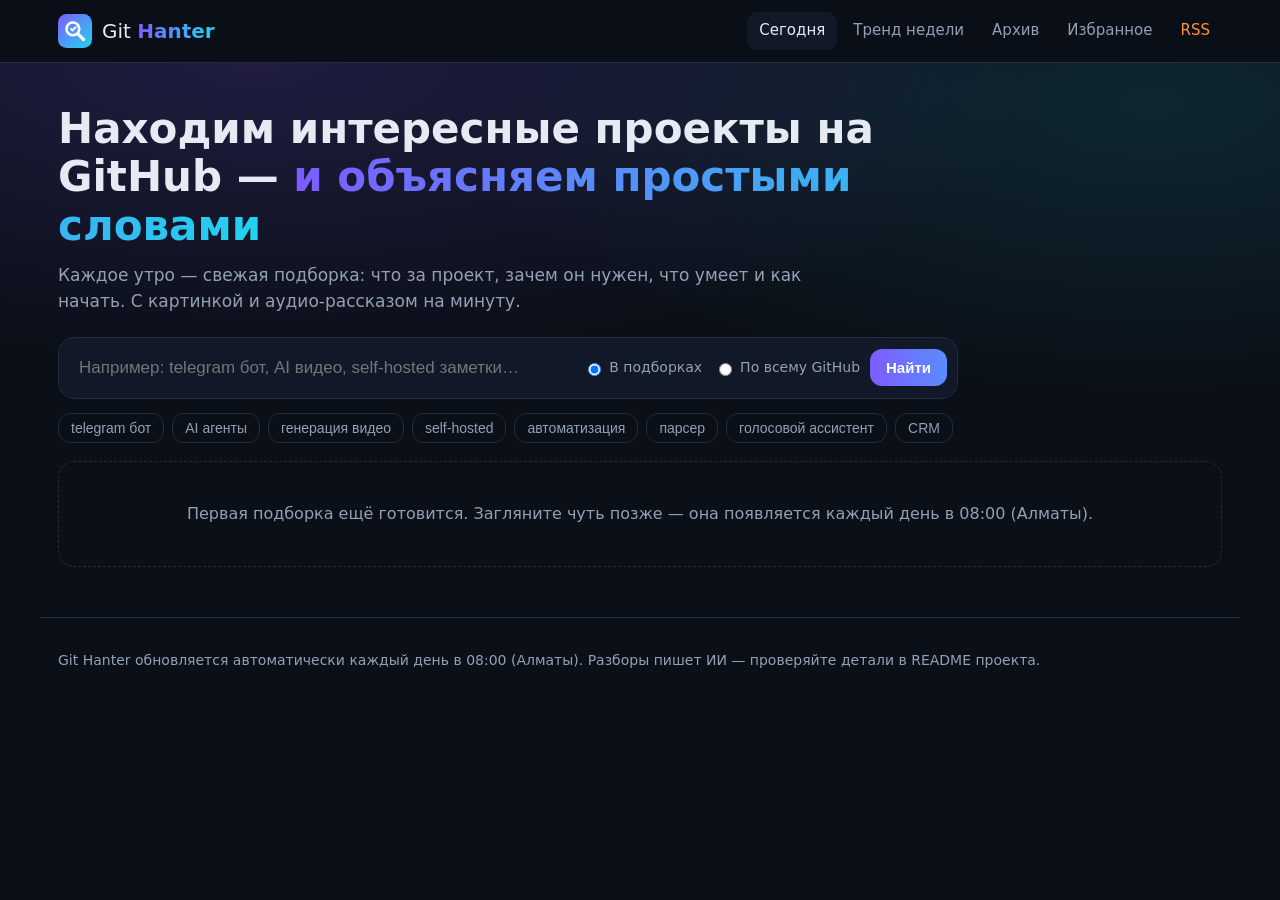
==== index.html @ 9743e643 "Git Hanter: сайт, генератор подборок, аудио, Telegram" ====
<!doctype html>
<html lang="ru">
<head>
<meta charset="utf-8">
<meta name="viewport" content="width=device-width,initial-scale=1">
<title>Git Hanter — интересные проекты GitHub каждый день</title>
<meta name="description" content="Каждый день — свежие и быстрорастущие проекты GitHub с понятным разбором на русском и аудио-рассказом.">
<meta property="og:title" content="Git Hanter — интересные проекты GitHub">
<meta property="og:description" content="Ежедневная подборка проектов GitHub: что это, зачем, кому пригодится. С картинками и аудио.">
<meta name="theme-color" content="#0b0f17">
<link rel="icon" href="assets/logo.svg" type="image/svg+xml">
<link rel="alternate" type="application/rss+xml" title="Git Hanter" href="feed.xml">
<link rel="stylesheet" href="style.css">
</head>
<body>
<header class="top">
  <div class="wrap top-in">
    <a href="#/" class="brand"><img src="assets/logo.svg" alt="" width="34" height="34"><span>Git <b>Hanter</b></span></a>
    <nav class="nav">
      <a href="#/" data-nav="today">Сегодня</a>
      <a href="#/trend" data-nav="trend">Тренд недели</a>
      <a href="#/archive" data-nav="archive">Архив</a>
      <a href="#/fav" data-nav="fav">Избранное <span id="favCount" class="pill"></span></a>
      <a href="feed.xml" class="rss" title="RSS-лента">RSS</a>
    </nav>
  </div>
</header>

<section class="hero">
  <div class="wrap">
    <h1>Находим интересные проекты на GitHub — <span class="grad">и объясняем простыми словами</span></h1>
    <p class="sub">Каждое утро — свежая подборка: что за проект, зачем он нужен, что умеет и как начать. С картинкой и аудио-рассказом на минуту.</p>
    <form id="searchForm" class="search" autocomplete="off">
      <input id="q" type="search" placeholder="Например: telegram бот, AI видео, self-hosted заметки…" aria-label="Поиск">
      <div class="modes">
        <label><input type="radio" name="mode" value="local" checked> В подборках</label>
        <label><input type="radio" name="mode" value="github"> По всему GitHub</label>
      </div>
      <button type="submit">Найти</button>
    </form>
    <div class="quick" id="quick"></div>
  </div>
</section>

<main class="wrap">
  <div class="toolbar" id="toolbar">
    <div class="chips" id="catChips"></div>
    <select id="langSel" aria-label="Язык программирования"><option value="">Все языки</option></select>
  </div>
  <div id="view"><div class="loading">Загружаю подборку…</div></div>
</main>

<footer class="foot wrap">
  <p>Git Hanter обновляется автоматически каждый день в 08:00 (Алматы). Разборы пишет ИИ — проверяйте детали в README проекта.</p>
  <p id="updated"></p>
</footer>

<div id="player" class="player hidden">
  <button id="plPrev" title="Назад">⏮</button>
  <div class="pl-info"><b id="plTitle"></b><small id="plSub"></small></div>
  <audio id="plAudio" controls preload="none"></audio>
  <button id="plNext" title="Дальше">⏭</button>
  <button id="plClose" title="Закрыть">✕</button>
</div>
<div id="toast" class="toast"></div>
<script src="app.js"></script>
</body>
</html>
---- style.css ----
:root{--bg:#0b0f17;--bg2:#111827;--card:#131a26;--line:#222c3d;--txt:#e6ebf3;--mut:#93a0b5;--acc:#7c5cff;--acc2:#22d3ee;--ok:#34d399;--warn:#fbbf24;--r:16px}
*{box-sizing:border-box}html{scroll-behavior:smooth}
body{margin:0;background:var(--bg);color:var(--txt);font:16px/1.55 system-ui,-apple-system,"Segoe UI",Roboto,Arial,sans-serif;padding-bottom:90px}
a{color:var(--acc2);text-decoration:none}a:hover{text-decoration:underline}
.wrap{max-width:1200px;margin:0 auto;padding:0 18px}
.top{position:sticky;top:0;z-index:20;background:rgba(11,15,23,.85);backdrop-filter:blur(10px);border-bottom:1px solid var(--line)}
.top-in{display:flex;align-items:center;justify-content:space-between;height:62px;gap:12px}
.brand{display:flex;align-items:center;gap:10px;color:var(--txt);font-size:20px}.brand:hover{text-decoration:none}
.brand b{background:linear-gradient(90deg,var(--acc),var(--acc2));-webkit-background-clip:text;background-clip:text;color:transparent}
.nav{display:flex;gap:4px;flex-wrap:wrap}.nav a{color:var(--mut);padding:7px 12px;border-radius:10px;font-size:15px}
.nav a:hover,.nav a.active{color:var(--txt);background:var(--bg2);text-decoration:none}
.nav .rss{color:#fb923c}
.pill{background:var(--acc);color:#fff;border-radius:99px;padding:0 7px;font-size:12px}.pill:empty{display:none}
.hero{padding:42px 0 18px;background:radial-gradient(800px 300px at 20% 0,rgba(124,92,255,.18),transparent),radial-gradient(700px 300px at 90% 10%,rgba(34,211,238,.12),transparent)}
.hero h1{font-size:clamp(26px,4vw,42px);line-height:1.15;margin:0 0 12px;max-width:900px}
.grad{background:linear-gradient(90deg,var(--acc),var(--acc2));-webkit-background-clip:text;background-clip:text;color:transparent}
.sub{color:var(--mut);max-width:760px;margin:0 0 22px;font-size:17px}
.search{display:flex;flex-wrap:wrap;gap:10px;align-items:center;background:var(--bg2);border:1px solid var(--line);padding:10px;border-radius:var(--r);max-width:900px}
.search input[type=search]{flex:1 1 320px;background:transparent;border:0;color:var(--txt);font-size:17px;padding:10px;outline:none}
.modes{display:flex;gap:12px;color:var(--mut);font-size:14px}.modes label{cursor:pointer;display:flex;gap:5px;align-items:center}
button,.btn{cursor:pointer;border:0;border-radius:12px;padding:10px 16px;font-size:15px;font-weight:600;background:linear-gradient(90deg,var(--acc),#5b8cff);color:#fff;display:inline-flex;align-items:center;gap:6px}
.btn.ghost,button.ghost{background:var(--bg2);border:1px solid var(--line);color:var(--txt);font-weight:500}
.btn.ghost:hover,button.ghost:hover{border-color:var(--acc);text-decoration:none}
.btn.on{border-color:var(--warn);color:var(--warn)}
.quick{display:flex;gap:8px;flex-wrap:wrap;margin-top:14px}.quick button{background:transparent;border:1px solid var(--line);color:var(--mut);font-weight:500;padding:6px 12px;font-size:14px}
.quick button:hover{color:var(--txt);border-color:var(--acc)}
.toolbar{display:flex;gap:12px;align-items:center;justify-content:space-between;margin:18px 0;flex-wrap:wrap}
.chips{display:flex;gap:8px;flex-wrap:wrap}.chip{background:var(--bg2);border:1px solid var(--line);color:var(--mut);padding:6px 12px;border-radius:99px;font-size:14px;cursor:pointer;font-weight:500}
.chip.active{background:rgba(124,92,255,.2);border-color:var(--acc);color:var(--txt)}
select{background:var(--bg2);color:var(--txt);border:1px solid var(--line);border-radius:10px;padding:8px 10px;font-size:14px}
.sec-head{display:flex;align-items:flex-end;justify-content:space-between;gap:12px;flex-wrap:wrap;margin:8px 0 18px}
.sec-head h2{margin:0;font-size:26px}.sec-head p{margin:4px 0 0;color:var(--mut)}
.grid{display:grid;grid-template-columns:repeat(auto-fill,minmax(340px,1fr));gap:18px}
.card{background:var(--card);border:1px solid var(--line);border-radius:var(--r);overflow:hidden;display:flex;flex-direction:column;transition:transform .15s,border-color .15s}
.card:hover{transform:translateY(-2px);border-color:#334155}
.card .img{aspect-ratio:2/1;background:#0f1520 center/cover no-repeat;display:block;position:relative}
.card .img img{width:100%;height:100%;object-fit:cover;display:block}
.badge{position:absolute;left:10px;top:10px;background:rgba(11,15,23,.85);border:1px solid var(--line);padding:3px 10px;border-radius:99px;font-size:13px;color:var(--txt)}
.rank{position:absolute;right:10px;top:10px;background:var(--acc);color:#fff;font-weight:700;border-radius:10px;padding:2px 9px;font-size:14px}
.body{padding:16px;display:flex;flex-direction:column;gap:10px;flex:1}
.title{display:flex;align-items:center;gap:10px}.title img{width:28px;height:28px;border-radius:50%}
.title h3{margin:0;font-size:18px;word-break:break-word}.title h3 a{color:var(--txt)}
.title small{color:var(--mut);display:block;font-size:13px}
.tag{color:#c4b5fd;font-weight:600;margin:0}
.meta{display:flex;gap:12px;flex-wrap:wrap;color:var(--mut);font-size:13px}
.meta .hot{color:var(--ok)}
.s{margin:0}.s b{color:var(--acc2);display:block;font-size:13px;text-transform:uppercase;letter-spacing:.04em;margin-bottom:2px}
.s p{margin:0;color:#cfd6e2}
.s ul{margin:4px 0 0;padding-left:18px;color:#cfd6e2}
details.more summary{cursor:pointer;color:var(--mut);font-size:14px;list-style:none}details.more summary::before{content:"▸ "}details[open].more summary::before{content:"▾ "}
details.more[open]{display:flex;flex-direction:column;gap:10px}
code{background:#0b1220;border:1px solid var(--line);border-radius:6px;padding:1px 5px;font-size:13px;word-break:break-word}
.actions{display:flex;gap:8px;flex-wrap:wrap;margin-top:auto;padding-top:6px}
.actions .btn{padding:8px 12px;font-size:14px}
.audio-row{display:flex;align-items:center;gap:8px}
.audio-row button{padding:8px 12px;font-size:14px}
.fallback{font-size:12px;color:var(--warn)}
.diff{font-size:12px;padding:1px 8px;border-radius:99px;border:1px solid var(--line)}
.archive{display:grid;grid-template-columns:repeat(auto-fill,minmax(260px,1fr));gap:14px}
.day{background:var(--card);border:1px solid var(--line);border-radius:var(--r);padding:16px;color:var(--txt);display:block}
.day:hover{border-color:var(--acc);text-decoration:none}.day h3{margin:0 0 6px}.day p{margin:0;color:var(--mut);font-size:14px}
.trend{display:flex;flex-direction:column;gap:10px}
.trow{display:grid;grid-template-columns:40px 160px 1fr auto;gap:14px;align-items:center;background:var(--card);border:1px solid var(--line);border-radius:14px;padding:10px}
.trow img{width:160px;aspect-ratio:2/1;object-fit:cover;border-radius:10px}
.trow .n{font-size:22px;font-weight:800;color:var(--acc);text-align:center}.trow h4{margin:0}.trow p{margin:2px 0 0;color:var(--mut);font-size:14px}
.empty,.loading{color:var(--mut);padding:40px;text-align:center;border:1px dashed var(--line);border-radius:var(--r)}
.detail{display:grid;grid-template-columns:1.2fr 1fr;gap:24px}
.detail img.hero-img{width:100%;border-radius:var(--r);border:1px solid var(--line)}
.foot{color:var(--mut);font-size:14px;margin-top:50px;border-top:1px solid var(--line);padding-top:18px}
.player{position:fixed;left:50%;transform:translateX(-50%);bottom:14px;z-index:30;background:rgba(19,26,38,.96);border:1px solid var(--line);border-radius:18px;padding:10px 12px;display:flex;align-items:center;gap:10px;width:min(820px,calc(100% - 20px));box-shadow:0 10px 40px rgba(0,0,0,.5)}
.player.hidden{display:none}.player audio{flex:1;min-width:120px;height:36px}
.player button{background:var(--bg2);border:1px solid var(--line);padding:6px 10px;font-weight:500}
.pl-info{display:flex;flex-direction:column;min-width:0;max-width:220px}.pl-info b,.pl-info small{white-space:nowrap;overflow:hidden;text-overflow:ellipsis}.pl-info small{color:var(--mut)}
.toast{position:fixed;left:50%;bottom:100px;transform:translateX(-50%);background:#1f2937;border:1px solid var(--line);padding:10px 16px;border-radius:12px;opacity:0;transition:.25s;pointer-events:none;z-index:40}
.toast.show{opacity:1}
@media(max-width:760px){.nav a{padding:6px 8px;font-size:14px}.top-in{height:auto;padding:8px 0;flex-direction:column;align-items:flex-start}.grid{grid-template-columns:1fr}.detail{grid-template-columns:1fr}.trow{grid-template-columns:30px 1fr auto}.trow img{display:none}.pl-info{display:none}}
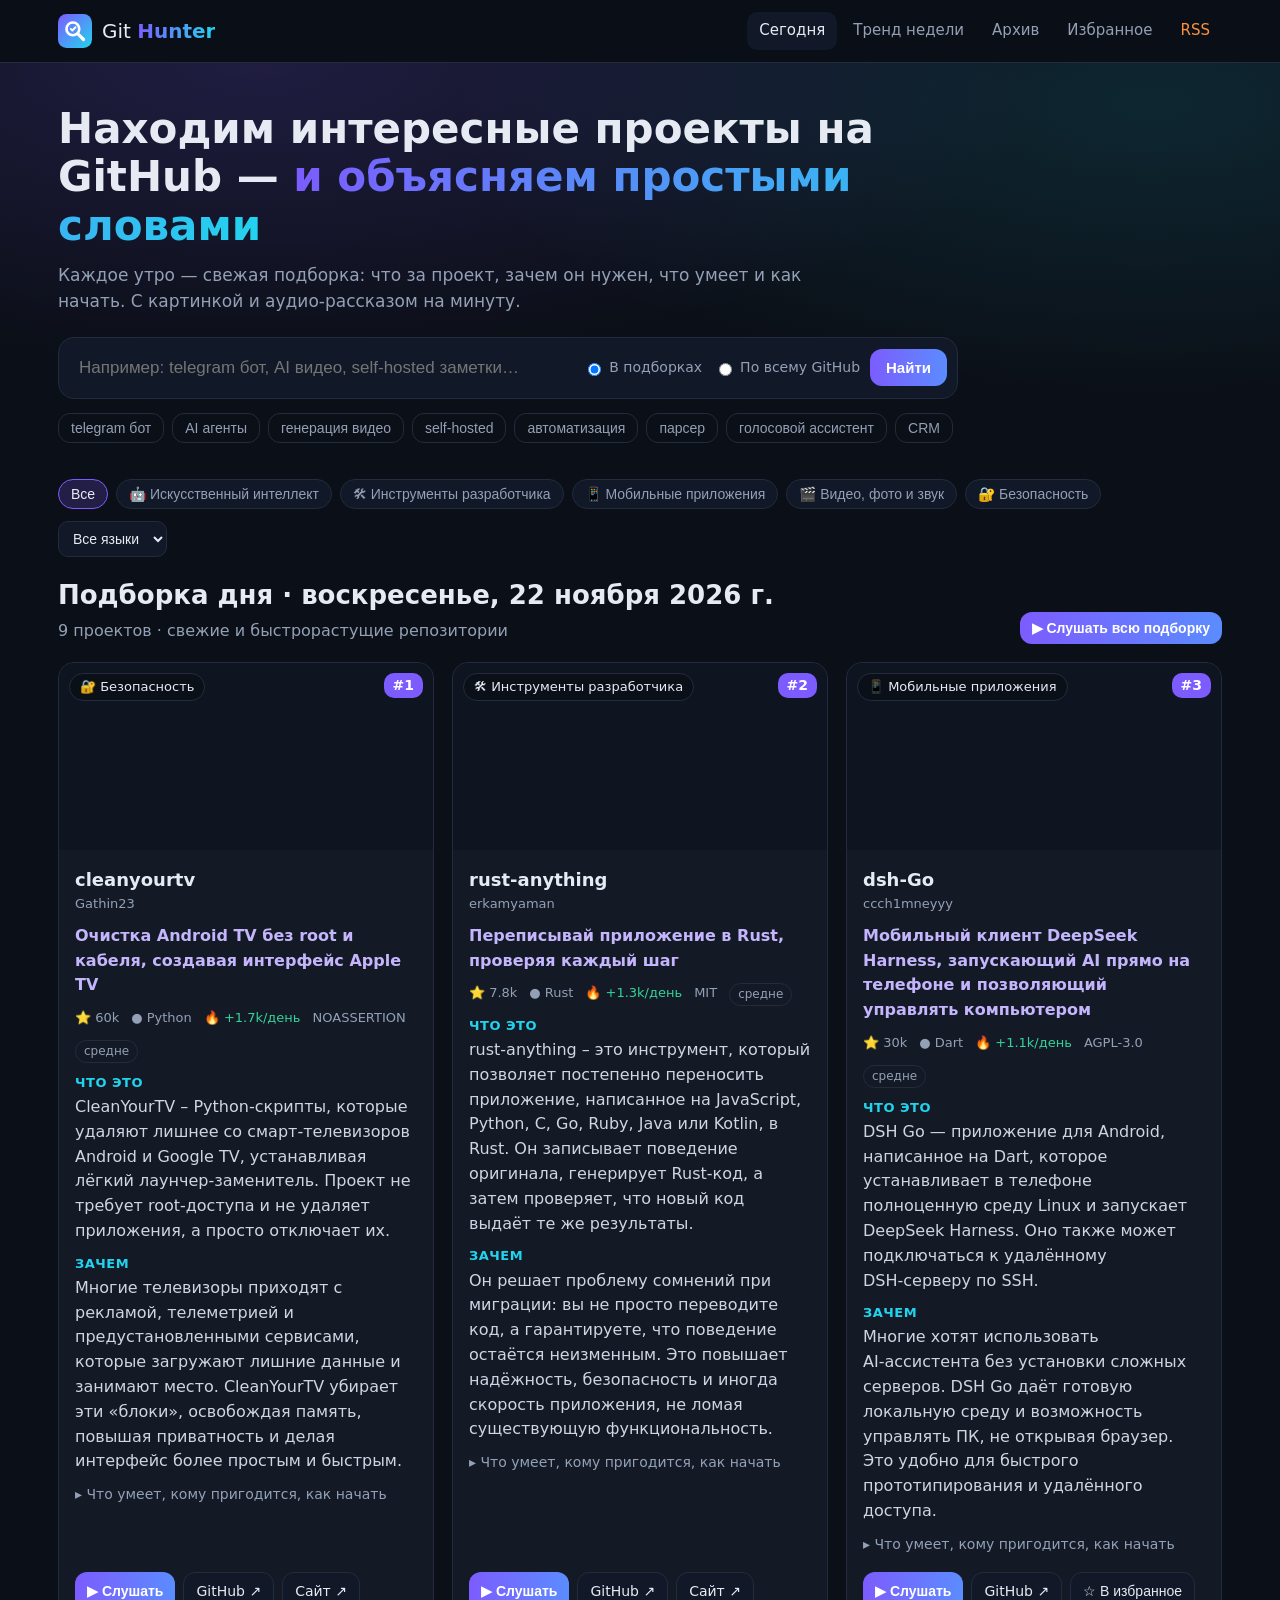
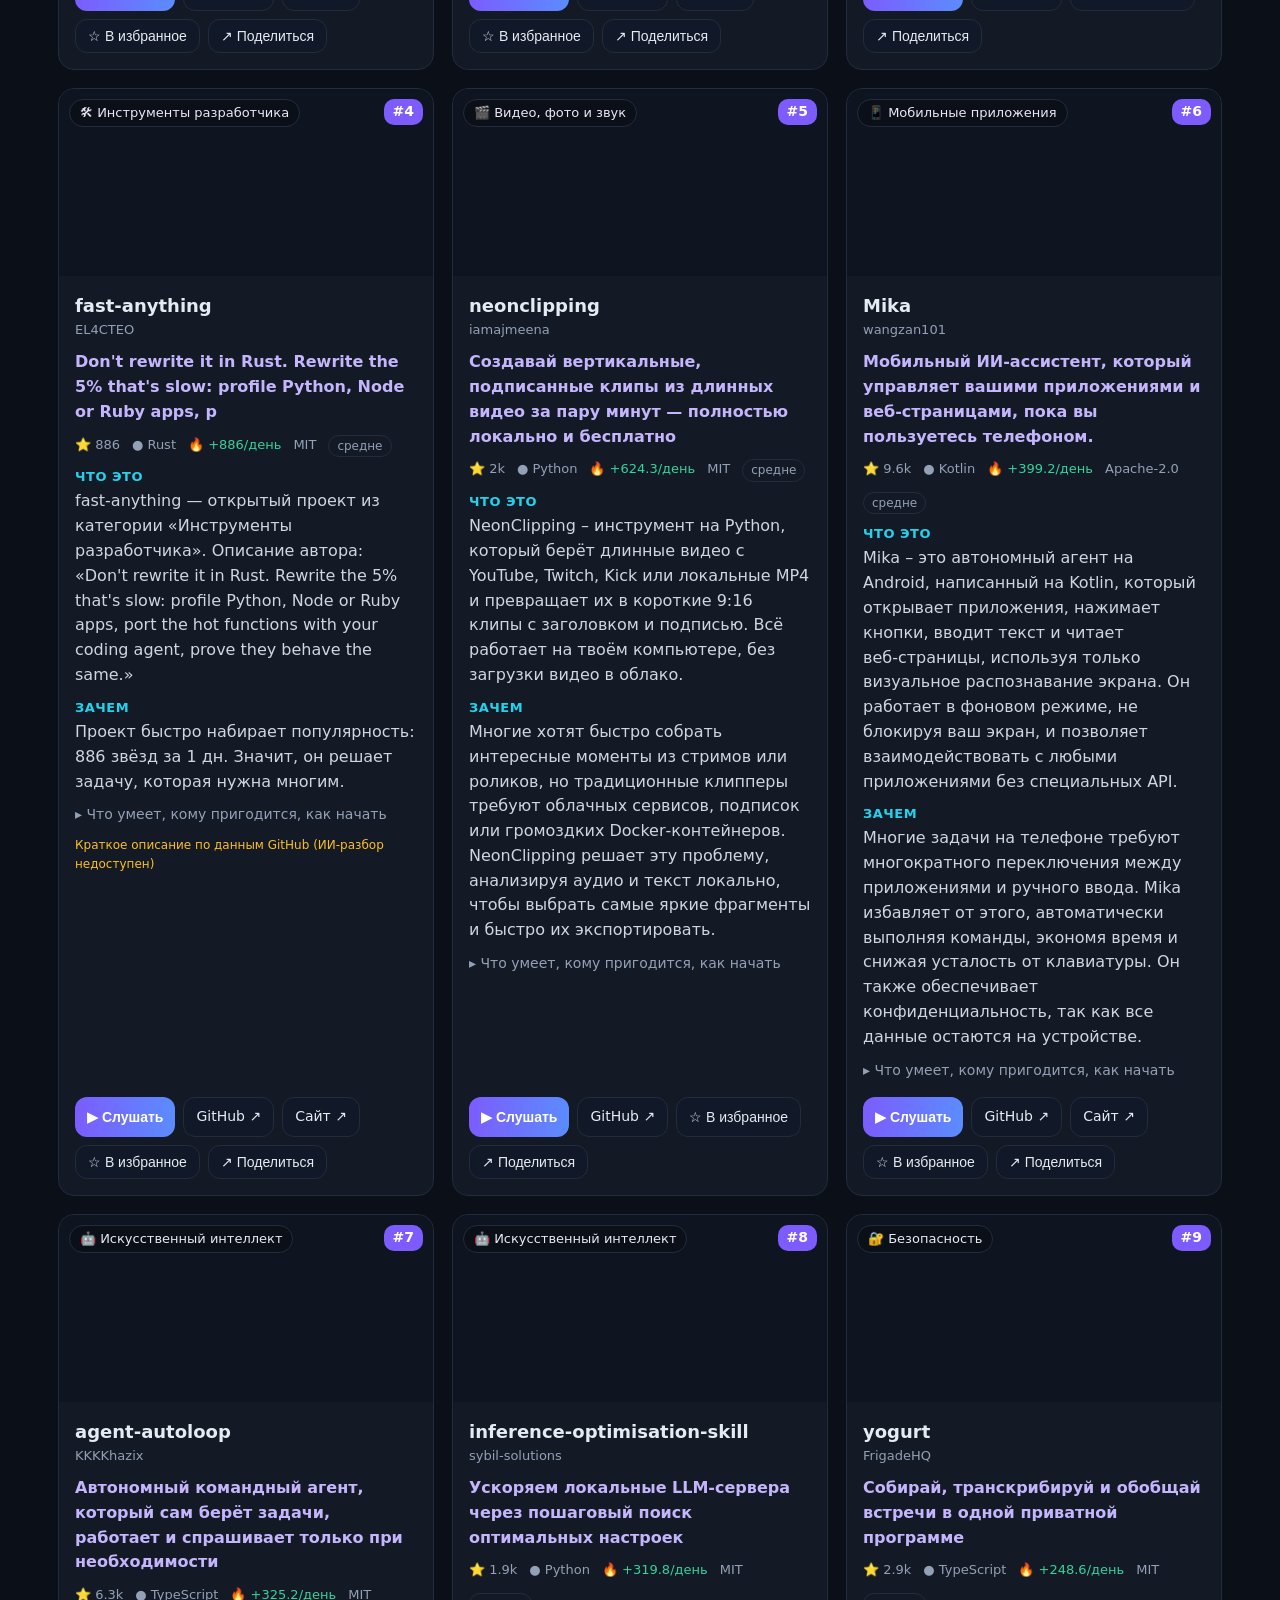
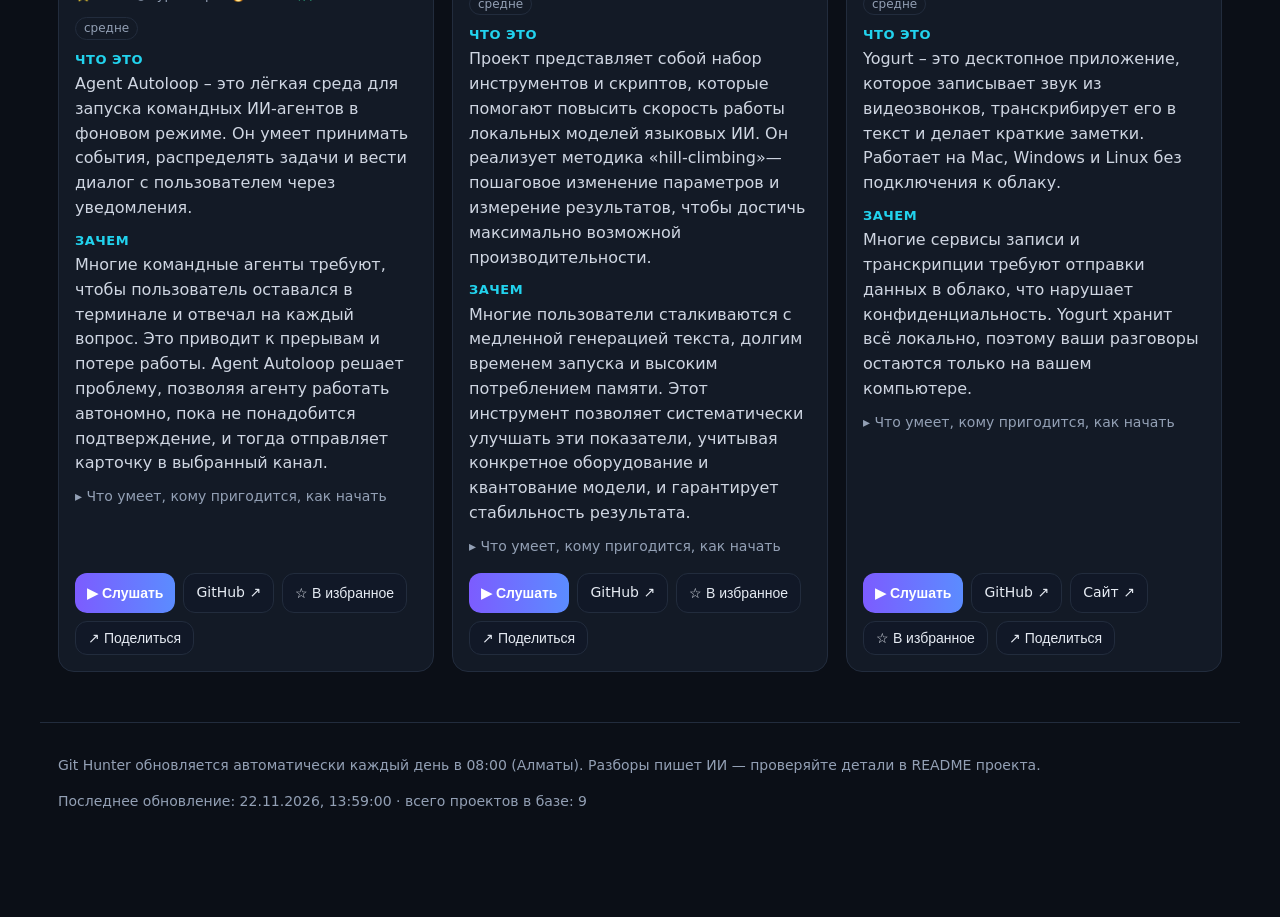
==== commit 373e7ef7: "Ребрендинг: Git Hunter" ====
--- a/index.html
+++ b/index.html
@@ -3,19 +3,19 @@
 <head>
 <meta charset="utf-8">
 <meta name="viewport" content="width=device-width,initial-scale=1">
-<title>Git Hanter — интересные проекты GitHub каждый день</title>
+<title>Git Hunter — интересные проекты GitHub каждый день</title>
 <meta name="description" content="Каждый день — свежие и быстрорастущие проекты GitHub с понятным разбором на русском и аудио-рассказом.">
-<meta property="og:title" content="Git Hanter — интересные проекты GitHub">
+<meta property="og:title" content="Git Hunter — интересные проекты GitHub">
 <meta property="og:description" content="Ежедневная подборка проектов GitHub: что это, зачем, кому пригодится. С картинками и аудио.">
 <meta name="theme-color" content="#0b0f17">
 <link rel="icon" href="assets/logo.svg" type="image/svg+xml">
-<link rel="alternate" type="application/rss+xml" title="Git Hanter" href="feed.xml">
+<link rel="alternate" type="application/rss+xml" title="Git Hunter" href="feed.xml">
 <link rel="stylesheet" href="style.css">
 </head>
 <body>
 <header class="top">
   <div class="wrap top-in">
-    <a href="#/" class="brand"><img src="assets/logo.svg" alt="" width="34" height="34"><span>Git <b>Hanter</b></span></a>
+    <a href="#/" class="brand"><img src="assets/logo.svg" alt="" width="34" height="34"><span>Git <b>Hunter</b></span></a>
     <nav class="nav">
       <a href="#/" data-nav="today">Сегодня</a>
       <a href="#/trend" data-nav="trend">Тренд недели</a>
@@ -51,7 +51,7 @@
 </main>
 
 <footer class="foot wrap">
-  <p>Git Hanter обновляется автоматически каждый день в 08:00 (Алматы). Разборы пишет ИИ — проверяйте детали в README проекта.</p>
+  <p>Git Hunter обновляется автоматически каждый день в 08:00 (Алматы). Разборы пишет ИИ — проверяйте детали в README проекта.</p>
   <p id="updated"></p>
 </footer>
 
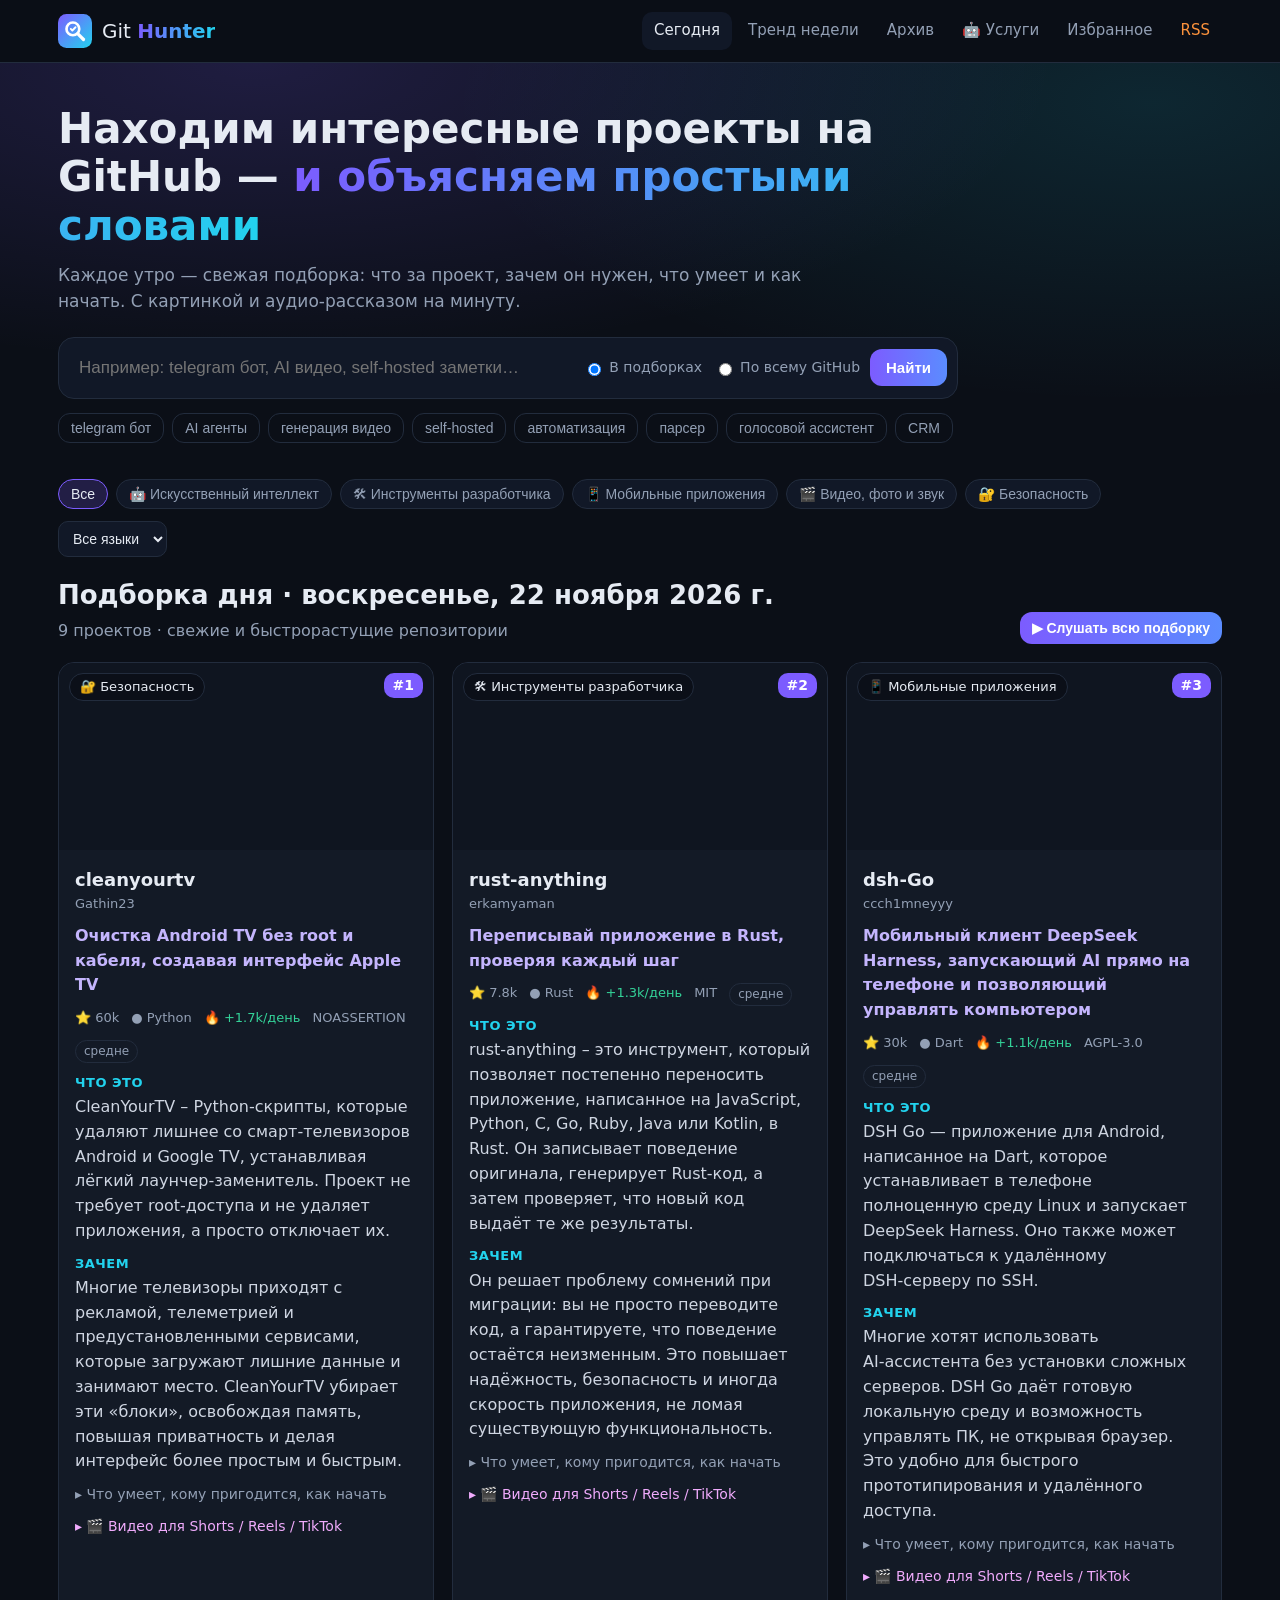
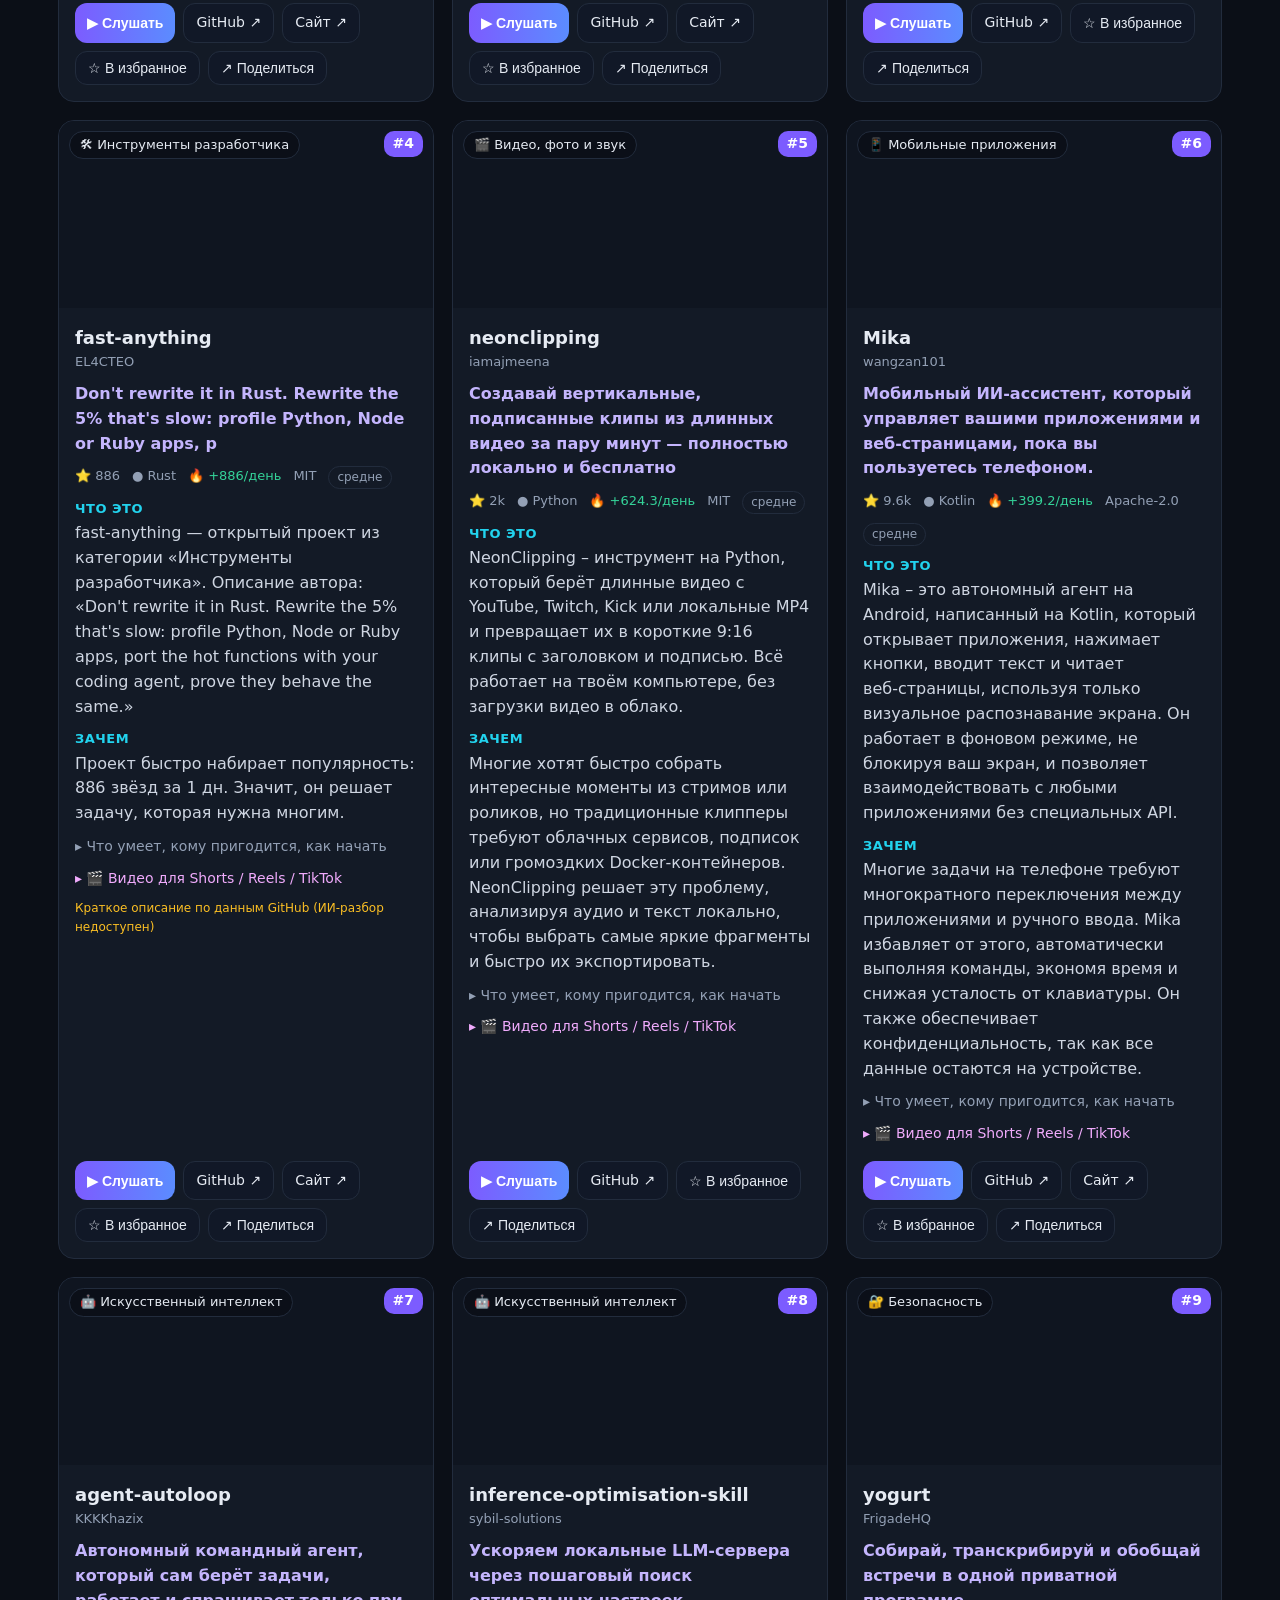
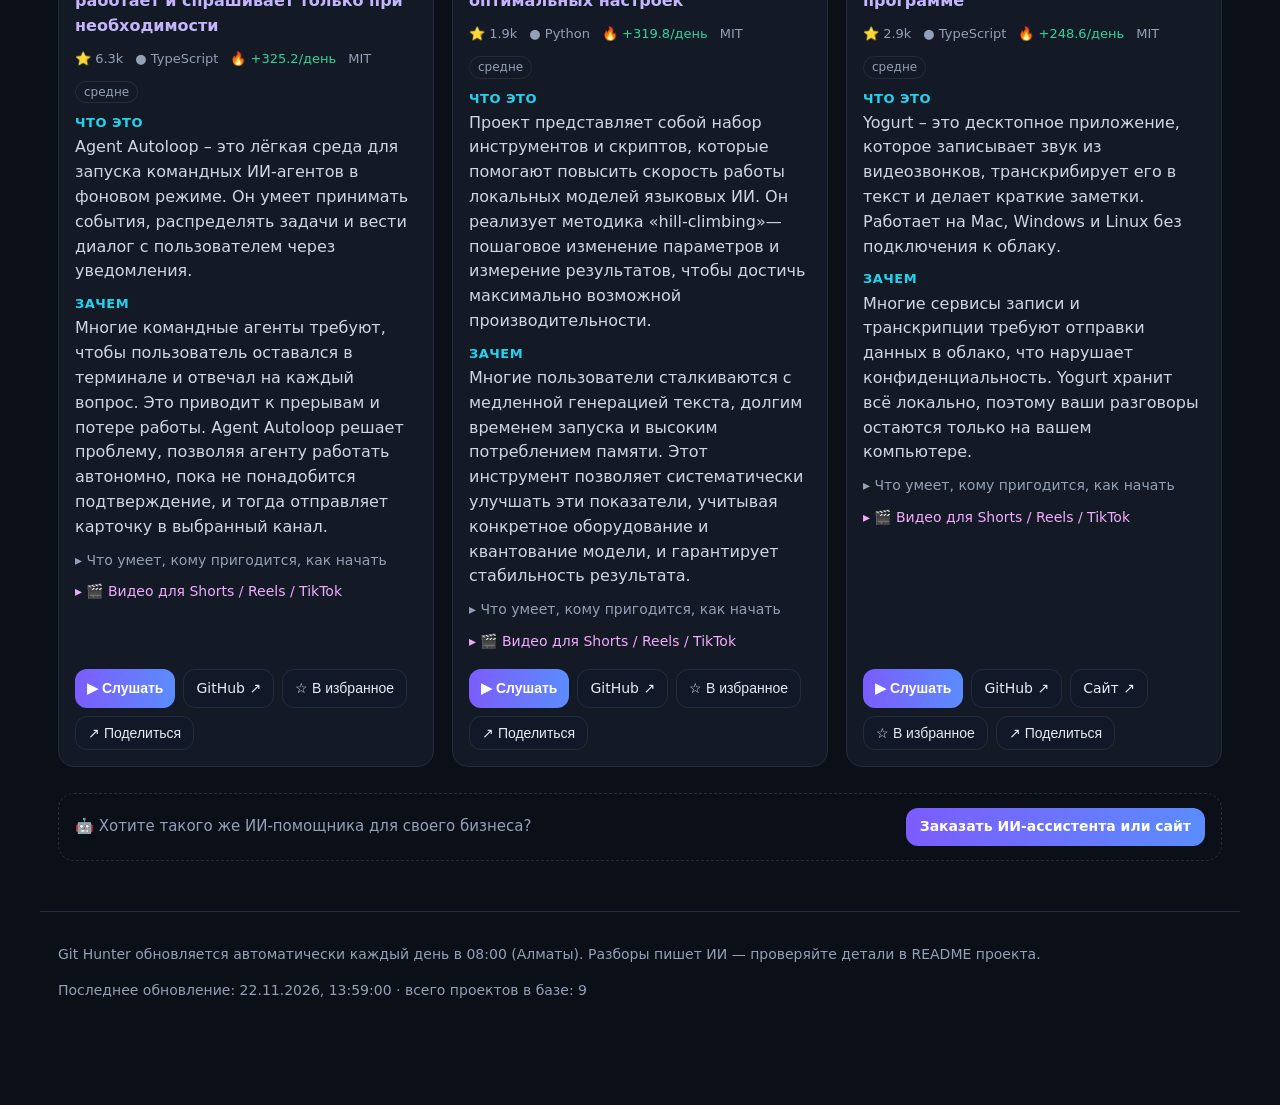
==== commit 48411dd7: "Добавлено: вкладка «Услуги» (Git Hunter Studio), баннер под подборкой, строка про услуги в описаниях" ====
--- a/index.html
+++ b/index.html
@@ -20,6 +20,7 @@
       <a href="#/" data-nav="today">Сегодня</a>
       <a href="#/trend" data-nav="trend">Тренд недели</a>
       <a href="#/archive" data-nav="archive">Архив</a>
+      <a href="#/services" data-nav="services">🤖 Услуги</a>
       <a href="#/fav" data-nav="fav">Избранное <span id="favCount" class="pill"></span></a>
       <a href="feed.xml" class="rss" title="RSS-лента">RSS</a>
     </nav>
--- a/style.css
+++ b/style.css
@@ -74,3 +74,12 @@
 .toast{position:fixed;left:50%;bottom:100px;transform:translateX(-50%);background:#1f2937;border:1px solid var(--line);padding:10px 16px;border-radius:12px;opacity:0;transition:.25s;pointer-events:none;z-index:40}
 .toast.show{opacity:1}
 @media(max-width:760px){.nav a{padding:6px 8px;font-size:14px}.top-in{height:auto;padding:8px 0;flex-direction:column;align-items:flex-start}.grid{grid-template-columns:1fr}.detail{grid-template-columns:1fr}.trow{grid-template-columns:30px 1fr auto}.trow img{display:none}.pl-info{display:none}}
+.vwrap{display:flex;flex-direction:column;gap:10px;align-items:center;margin-top:8px}
+.vplayer{width:100%;max-width:340px;aspect-ratio:9/16;background:#000;border-radius:14px;border:1px solid var(--line)}
+.detail .vplayer{max-width:420px}
+.detail .vwrap{margin-bottom:18px}
+.vbtns{display:flex;gap:8px;flex-wrap:wrap;justify-content:center}.vbtns .btn{padding:8px 12px;font-size:14px}
+.vnote{color:var(--mut);font-size:12px;text-align:center}
+details.video summary{color:#f0abfc}
+.studio-banner{display:flex;align-items:center;justify-content:space-between;gap:12px;flex-wrap:wrap;margin-top:26px;padding:14px 16px;border:1px dashed var(--line);border-radius:var(--r);color:var(--mut);font-size:15px}
+.studio-banner .btn{padding:8px 14px;font-size:14px}
